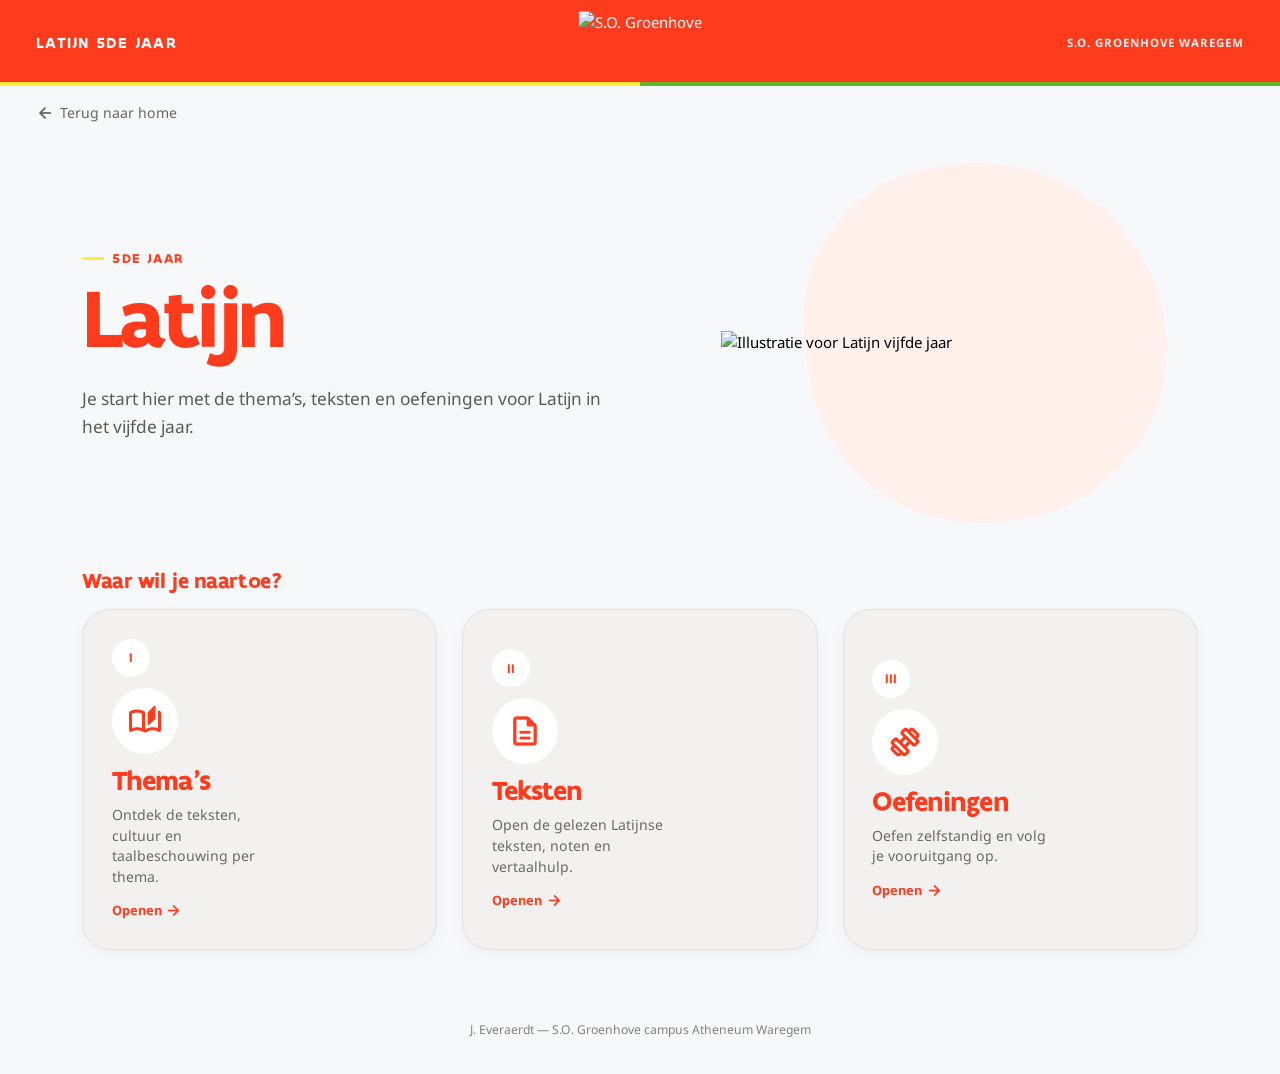
==== 5dejaar/index.html @ 535cafb5 "Update image source for hero section" ====
<!DOCTYPE html>
<html lang="nl">
<head>
<meta charset="UTF-8">
<meta name="viewport" content="width=device-width, initial-scale=1.0">
<meta name="color-scheme" content="light">
<title>Latijn 5de jaar | S.O. Groenhove</title>

<link rel="preconnect" href="https://fonts.googleapis.com">
<link rel="preconnect" href="https://fonts.gstatic.com" crossorigin>
<link href="https://fonts.googleapis.com/css2?family=Material+Symbols+Rounded:opsz,wght,FILL,GRAD@20..48,400..700,0..1,-50..200&display=swap" rel="stylesheet">

<style>
  @font-face {
    font-family: 'FlandersArtSans';
    src: url('../fonts/flanders-art-sans/FLANDERSARTSANS-BOLD.OTF') format('opentype');
    font-weight: 700;
    font-style: normal;
    font-display: swap;
  }

  @font-face {
    font-family: 'NotoSans';
    src: url('../fonts/noto-sans/NotoSans-Regular.woff2') format('woff2');
    font-weight: 400;
    font-style: normal;
    font-display: swap;
  }

  @font-face {
    font-family: 'NotoSans';
    src: url('../fonts/noto-sans/NotoSans-Bold.woff2') format('woff2');
    font-weight: 700;
    font-style: normal;
    font-display: swap;
  }

  :root {
    --waregem-red-pulse: #FF3B1D;
    --balanced-yellow: #ffea3d;
    --vital-green: #65b32e;
    --deep-forest: #006633;

    --cool-background: #f7f8fa;
    --card: #f3f1ef;
    --white: #ffffff;
    --ink: #010100;
    --body: #526052;
    --line: #dbe1e5;
    --soft-red: #fff0ec;
    --shadow: 0 14px 30px rgba(70, 18, 5, .09);

    --radius-xl: 28px;
    --fv: 'FlandersArtSans', 'Arial Black', Arial, sans-serif;
    --fo: 'NotoSans', Arial, sans-serif;
    --container-pad: clamp(1rem, 3vw, 2rem);
  }

  * { box-sizing: border-box; }

  html { overflow-x: hidden; }

  body {
    margin: 0;
    min-height: 100vh;
    background: var(--cool-background);
    color: var(--ink);
    font-family: var(--fo);
    font-size: 15px;
    line-height: 1.5;
  }

  h1, h2, h3, .site-title, .nav-number {
    font-family: var(--fv);
    font-weight: 700;
  }

  .material-symbols-rounded {
    font-family: 'Material Symbols Rounded';
    font-weight: normal;
    font-style: normal;
    font-size: 30px;
    line-height: 1;
    letter-spacing: normal;
    text-transform: none;
    display: inline-flex;
    align-items: center;
    justify-content: center;
    white-space: nowrap;
    word-wrap: normal;
    direction: ltr;
    -webkit-font-feature-settings: 'liga';
    -webkit-font-smoothing: antialiased;
    font-variation-settings: 'FILL' 0, 'wght' 520, 'GRAD' 0, 'opsz' 24;
  }

  /* Merklint 5de jaar:
     Waregem Red Pulse, centraal wit logo,
     links Balanced Yellow en rechts Vital Green. */
  .site-header {
    position: relative;
    display: grid;
    grid-template-columns: minmax(0, 1fr) auto minmax(0, 1fr);
    align-items: center;
    min-height: 86px;
    padding: 0 clamp(1.1rem, 3vw, 2.25rem);
    background: var(--waregem-red-pulse);
    color: var(--white);
    isolation: isolate;
  }

  .site-header::after {
    content: '';
    position: absolute;
    left: 0;
    right: 0;
    bottom: 0;
    height: 4px;
    background: linear-gradient(
      to right,
      var(--balanced-yellow) 0 50%,
      var(--vital-green) 50% 100%
    );
  }

  .site-header .logo {
    position: absolute;
    left: 50%;
    top: 50%;
    width: auto;
    height: 64px;
    display: block;
    transform: translate(-50%, -50%);
    z-index: 1;
  }

  .site-title {
    grid-column: 1;
    justify-self: start;
    color: var(--white);
    font-size: .98rem;
    letter-spacing: .08em;
    text-transform: uppercase;
    white-space: nowrap;
  }

  .site-sub {
    grid-column: 3;
    justify-self: end;
    color: var(--white);
    font-family: var(--fo);
    font-size: .72rem;
    font-weight: 700;
    letter-spacing: .085em;
    text-transform: uppercase;
    opacity: .92;
    white-space: nowrap;
  }

  .utility-row {
    width: 100%;
    padding: 1rem clamp(1.1rem, 3vw, 2.25rem) .15rem;
  }

  .back-link {
    display: inline-flex;
    align-items: center;
    gap: .38rem;
    color: #686461;
    font-family: var(--fo);
    font-size: .88rem;
    font-weight: 400;
    text-decoration: none;
    transition: color .16s ease;
  }

  .back-link .material-symbols-rounded { font-size: 18px; }
  .back-link:hover { color: var(--waregem-red-pulse); }

  .back-link:focus-visible,
  .nav-card:focus-visible {
    outline: 3px solid var(--balanced-yellow);
    outline-offset: 4px;
  }

  main { overflow: hidden; }

  .hero {
    width: 100%;
    max-width: 1180px;
    min-height: 390px;
    margin: 0 auto;
    padding: clamp(2.1rem, 5.1vw, 4.6rem) var(--container-pad)
             clamp(2.7rem, 5.2vw, 4rem);
    display: grid;
    grid-template-columns: minmax(0, .92fr) minmax(340px, .88fr);
    align-items: center;
    gap: clamp(2rem, 5vw, 5.5rem);
  }

  .hero-copy {
    position: relative;
    z-index: 1;
  }

  .kicker {
    display: inline-flex;
    align-items: center;
    gap: .5rem;
    margin: 0 0 .6rem;
    color: var(--waregem-red-pulse);
    font-family: var(--fv);
    font-size: .85rem;
    letter-spacing: .12em;
    text-transform: uppercase;
  }

  .kicker::before {
    content: '';
    width: 22px;
    height: 3px;
    background: var(--balanced-yellow);
    border-radius: 2px;
  }

  .hero h1 {
    max-width: 11ch;
    margin: 0;
    color: var(--waregem-red-pulse);
    font-size: clamp(3.1rem, 6.7vw, 6.15rem);
    line-height: .92;
    letter-spacing: -.055em;
  }

  .hero-intro {
    max-width: 33rem;
    margin: 1.75rem 0 0;
    color: var(--body);
    font-family: var(--fo);
    font-size: clamp(.98rem, 1.35vw, 1.13rem);
    line-height: 1.65;
  }

  .hero-media {
    min-height: 295px;
    display: flex;
    align-items: center;
    justify-content: flex-end;
    padding-right: clamp(0rem, 2.5vw, 3rem);
    position: relative;
  }

  .hero-media::before {
    content: '';
    position: absolute;
    top: 50%;
    right: clamp(0rem, 2.5vw, 3rem);
    width: min(31vw, 360px);
    height: min(31vw, 360px);
    border-radius: 45% 55% 50% 50%;
    background: var(--soft-red);
    transform: translateY(-50%) rotate(-7deg);
  }

  .hero-media img {
    position: relative;
    z-index: 1;
    display: block;
    width: min(100%, 445px);
    max-height: 360px;
    object-fit: contain;
    object-position: right center;
  }

  .navigation-section {
    width: 100%;
    max-width: 1180px;
    margin: 0 auto;
    padding: 1rem var(--container-pad) 3.2rem;
  }

  .navigation-heading {
    margin: 0 0 1.1rem;
    color: var(--waregem-red-pulse);
    font-family: var(--fv);
    font-size: clamp(1.15rem, 1.7vw, 1.5rem);
    letter-spacing: -.02em;
    line-height: 1;
    text-align: left;
  }

  .navigation-grid {
    display: grid;
    grid-template-columns: repeat(3, minmax(0, 1fr));
    gap: clamp(1rem, 2vw, 1.55rem);
  }

  .nav-card {
    min-height: 245px;
    padding: clamp(1.25rem, 2.3vw, 1.8rem);
    border: 1px solid var(--line);
    border-radius: var(--radius-xl);
    background: var(--card);
    color: var(--waregem-red-pulse);
    box-shadow: 0 5px 14px rgba(70, 18, 5, .04);
    display: flex;
    flex-direction: column;
    align-items: flex-start;
    justify-content: center;
    gap: .68rem;
    text-align: left;
    text-decoration: none;
    transition:
      background .18s ease,
      border-color .18s ease,
      color .18s ease,
      transform .18s ease,
      box-shadow .18s ease;
  }

  .nav-card:hover {
    transform: translateY(-6px);
    box-shadow: var(--shadow);
  }

  .nav-number {
    display: grid;
    place-items: center;
    width: 38px;
    height: 38px;
    border-radius: 50%;
    background: var(--white);
    color: var(--waregem-red-pulse);
    font-size: .84rem;
    line-height: 1;
    transition: background .18s ease, color .18s ease;
  }

  .nav-icon {
    width: 66px;
    height: 66px;
    display: grid;
    place-items: center;
    border-radius: 50%;
    background: var(--white);
    color: var(--waregem-red-pulse);
    transition: background .18s ease, color .18s ease;
  }

  .nav-icon .material-symbols-rounded {
    font-size: 34px;
    font-variation-settings: 'FILL' 0, 'wght' 560, 'GRAD' 0, 'opsz' 32;
  }

  .nav-card h2 {
    margin: .08rem 0 0;
    color: currentColor;
    font-size: clamp(1.35rem, 2.3vw, 1.75rem);
    letter-spacing: -.035em;
    line-height: 1;
  }

  .nav-card p {
    max-width: 22ch;
    margin: 0;
    color: #6b6967;
    font-family: var(--fo);
    font-size: .88rem;
    line-height: 1.48;
    transition: color .18s ease;
  }

  .card-link-label {
    display: inline-flex;
    align-items: center;
    gap: .22rem;
    margin-top: .15rem;
    color: currentColor;
    font-family: var(--fo);
    font-size: .8rem;
    font-weight: 700;
  }

  .card-link-label .material-symbols-rounded { font-size: 17px; }

  /* Dezelfde drie hoverkleuren als op de 3de/4de index. */
  .nav-card--forest:hover {
    background: var(--deep-forest);
    border-color: var(--deep-forest);
    color: var(--white);
  }

  .nav-card--forest:hover .nav-number,
  .nav-card--forest:hover .nav-icon {
    background: rgba(255, 255, 255, .16);
    color: var(--white);
  }

  .nav-card--forest:hover p {
    color: rgba(255, 255, 255, .83);
  }

  .nav-card--vital:hover {
    background: var(--vital-green);
    border-color: var(--vital-green);
    color: var(--deep-forest);
  }

  .nav-card--vital:hover .nav-number,
  .nav-card--vital:hover .nav-icon {
    background: rgba(255, 255, 255, .45);
    color: var(--deep-forest);
  }

  .nav-card--vital:hover p {
    color: rgba(0, 102, 51, .9);
  }

  .nav-card--yellow:hover {
    background: var(--balanced-yellow);
    border-color: var(--balanced-yellow);
    color: var(--waregem-red-pulse);
  }

  .nav-card--yellow:hover .nav-number,
  .nav-card--yellow:hover .nav-icon {
    background: rgba(255, 255, 255, .64);
    color: var(--waregem-red-pulse);
  }

  .nav-card--yellow:hover p {
    color: var(--waregem-red-pulse);
  }

  footer {
    padding: 1.2rem 1.5rem 2.2rem;
    color: #7a8580;
    font-family: var(--fo);
    font-size: .76rem;
    text-align: center;
  }

  @media (max-width: 820px) {
    .hero {
      grid-template-columns: 1fr;
      gap: 1.75rem;
      min-height: 0;
      padding-top: 2.6rem;
    }

    .hero h1 { max-width: 13ch; }

    .hero-media {
      min-height: 240px;
      justify-content: flex-end;
      padding-right: 0;
    }

    .hero-media img {
      width: min(100%, 375px);
    }

    .hero-media::before {
      right: 0;
      width: 280px;
      height: 280px;
    }

    .navigation-grid {
      grid-template-columns: 1fr;
    }

    .nav-card {
      min-height: 225px;
    }
  }

  @media (max-width: 600px) {
    .site-header {
      min-height: 72px;
      padding-inline: 1rem;
    }

    .site-header .logo { height: 52px; }

    .site-title {
      font-size: .74rem;
      letter-spacing: .045em;
    }

    .site-sub { display: none; }

    .utility-row,
    .hero,
    .navigation-section {
      padding-left: 1rem;
      padding-right: 1rem;
    }

    .utility-row { padding-top: .85rem; }

    .hero h1 {
      font-size: clamp(3rem, 17vw, 4.6rem);
    }

    .hero-intro {
      margin-top: 1.3rem;
    }

    .hero-media {
      min-height: 205px;
    }

    .hero-media::before {
      right: 0;
      width: 225px;
      height: 225px;
    }

    .navigation-section {
      padding-bottom: 2.25rem;
    }
  }
</style>
</head>

<body>
  <header class="site-header">
    <img class="logo" src="../images/nav/logo_mono_wit.png" alt="S.O. Groenhove">
    <span class="site-title">Latijn 5de jaar</span>
    <span class="site-sub">S.O. Groenhove Waregem</span>
  </header>

  <main>
    <div class="utility-row">
      <a class="back-link" href="../index.html">
        <span class="material-symbols-rounded" aria-hidden="true">arrow_back</span>
        <span>Terug naar home</span>
      </a>
    </div>

    <section class="hero" aria-labelledby="pagina-titel">
      <div class="hero-copy">
        <p class="kicker">5de jaar</p>
        <h1 id="pagina-titel">Latijn</h1>
        <p class="hero-intro">
          Je start hier met de thema’s, teksten en oefeningen voor Latijn in het vijfde jaar.
        </p>
      </div>

      <div class="hero-media">
        <img src="images/heroes/indexhero5de.png" alt="Illustratie voor Latijn vijfde jaar">
      </div>
    </section>

    <section class="navigation-section" aria-labelledby="navigatie-titel">
      <h2 id="navigatie-titel" class="navigation-heading">Waar wil je naartoe?</h2>

      <div class="navigation-grid">
        <a class="nav-card nav-card--forest" href="themas.html">
          <span class="nav-number">I</span>
          <span class="nav-icon" aria-hidden="true">
            <span class="material-symbols-rounded">auto_stories</span>
          </span>
          <h2>Thema’s</h2>
          <p>Ontdek de teksten, cultuur en taalbeschouwing per thema.</p>
          <span class="card-link-label">
            Openen
            <span class="material-symbols-rounded" aria-hidden="true">arrow_forward</span>
          </span>
        </a>

        <a class="nav-card nav-card--vital" href="teksten.html">
          <span class="nav-number">II</span>
          <span class="nav-icon" aria-hidden="true">
            <span class="material-symbols-rounded">description</span>
          </span>
          <h2>Teksten</h2>
          <p>Open de gelezen Latijnse teksten, noten en vertaalhulp.</p>
          <span class="card-link-label">
            Openen
            <span class="material-symbols-rounded" aria-hidden="true">arrow_forward</span>
          </span>
        </a>

        <a class="nav-card nav-card--yellow" href="oefeningen/oefeningen-5de.html">
          <span class="nav-number">III</span>
          <span class="nav-icon" aria-hidden="true">
            <span class="material-symbols-rounded">exercise</span>
          </span>
          <h2>Oefeningen</h2>
          <p>Oefen zelfstandig en volg je vooruitgang op.</p>
          <span class="card-link-label">
            Openen
            <span class="material-symbols-rounded" aria-hidden="true">arrow_forward</span>
          </span>
        </a>
      </div>
    </section>
  </main>

  <footer>J. Everaerdt — S.O. Groenhove campus Atheneum Waregem</footer>
</body>
</html>
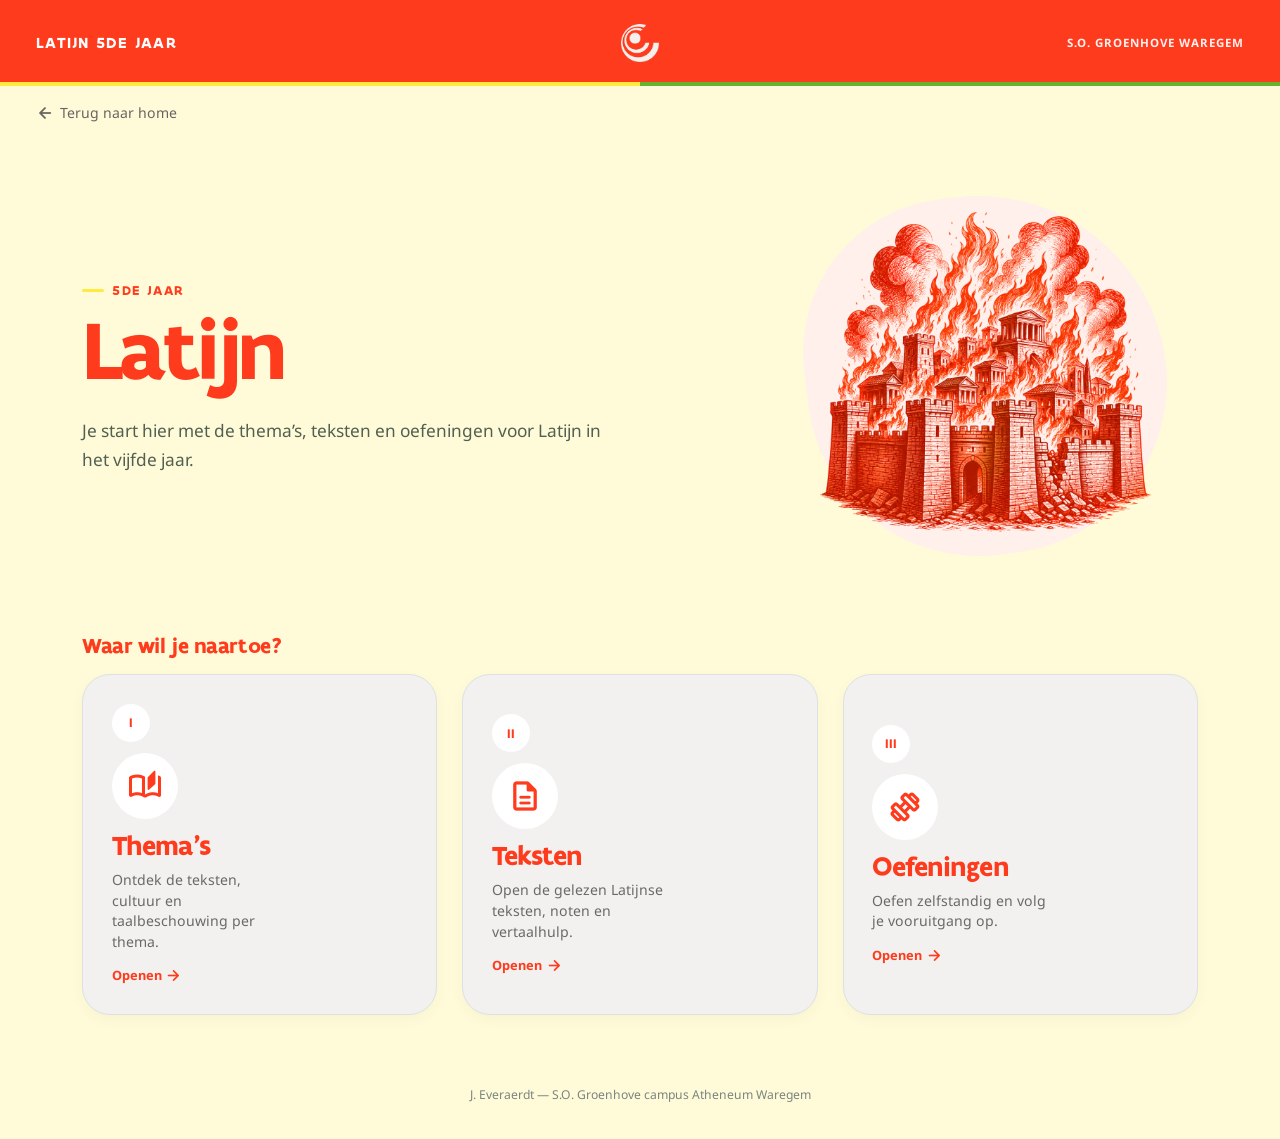
==== commit 56585678: "Update index.html" ====
--- a/5dejaar/index.html
+++ b/5dejaar/index.html
@@ -41,7 +41,7 @@
     --vital-green: #65b32e;
     --deep-forest: #006633;
 
-    --cool-background: #f7f8fa;
+    --cool-background: #fffbd8;
     --card: #f3f1ef;
     --white: #ffffff;
     --ink: #010100;
@@ -549,7 +549,7 @@
       </div>
 
       <div class="hero-media">
-        <img src="images/heroes/indexhero5de.png" alt="Illustratie voor Latijn vijfde jaar">
+        <img src="../images/heroes/indexhero5de.png" alt="Illustratie voor Latijn vijfde jaar">
       </div>
     </section>
 
